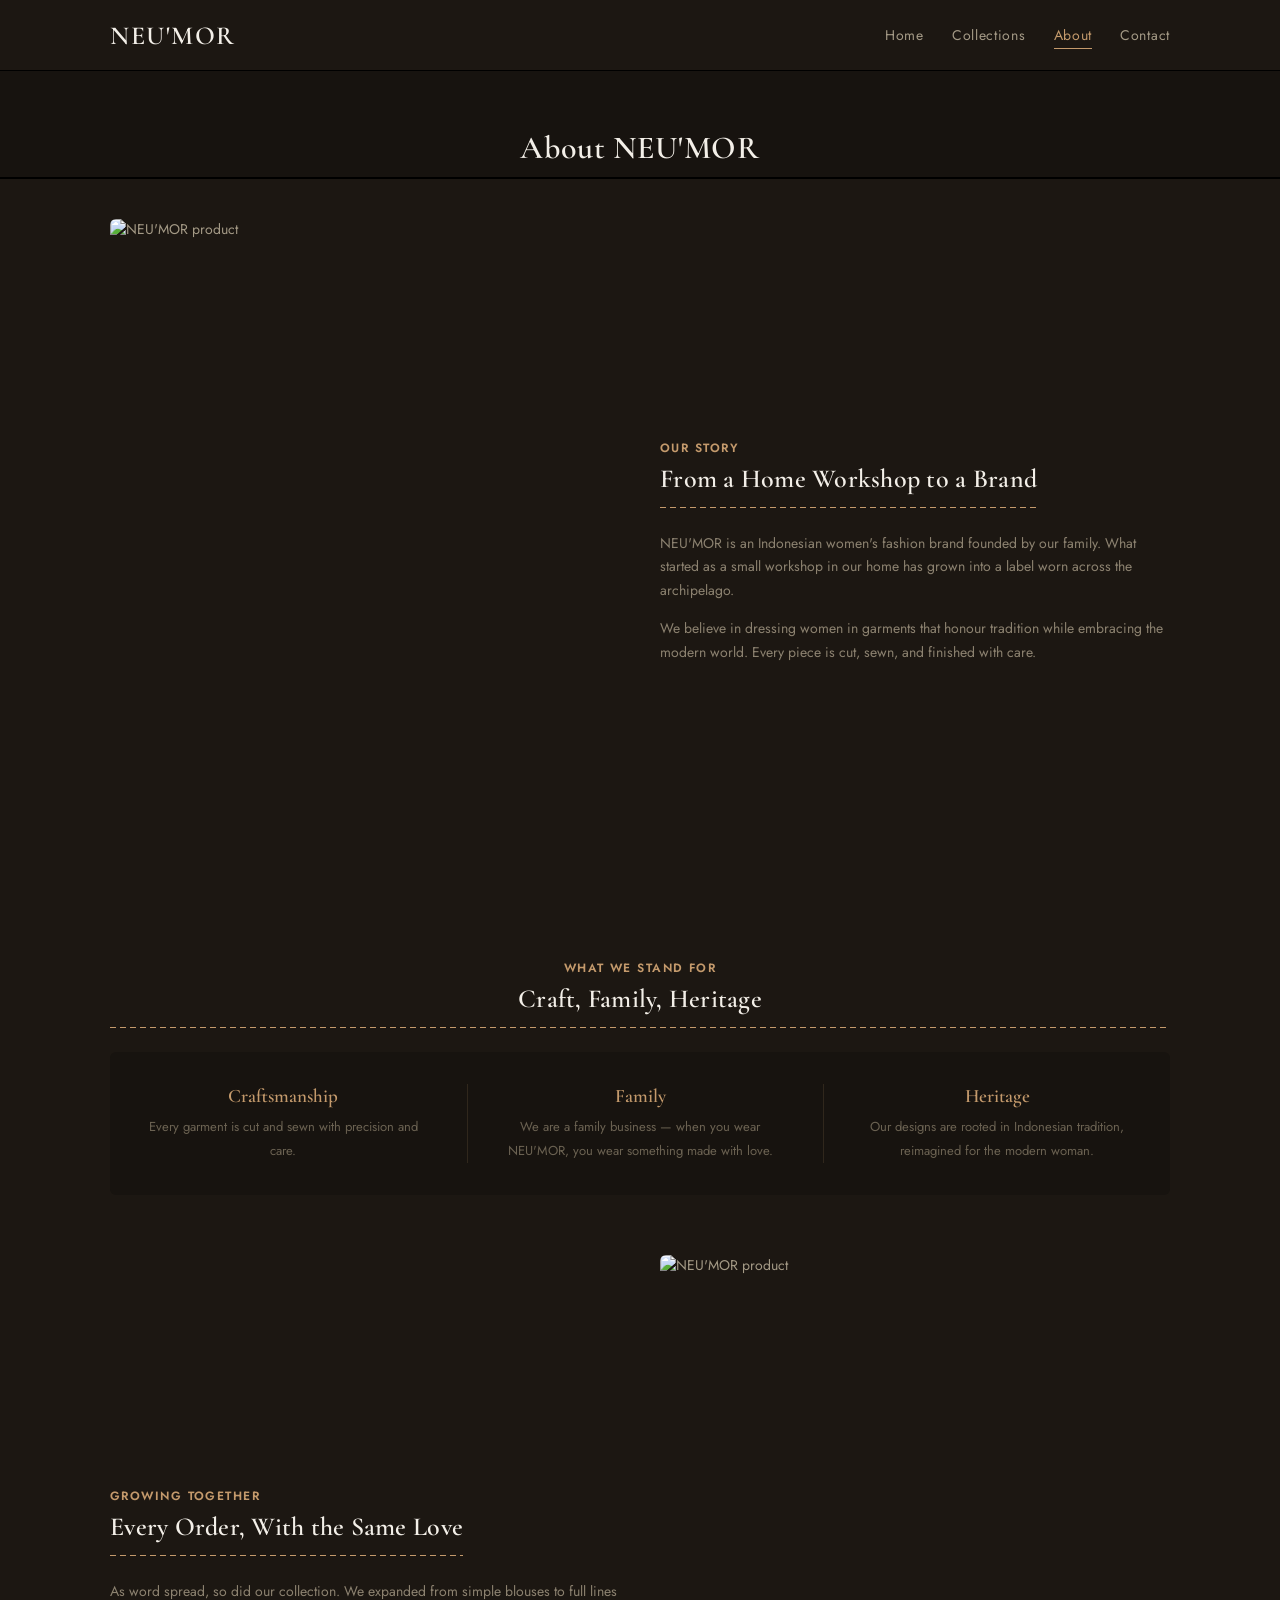
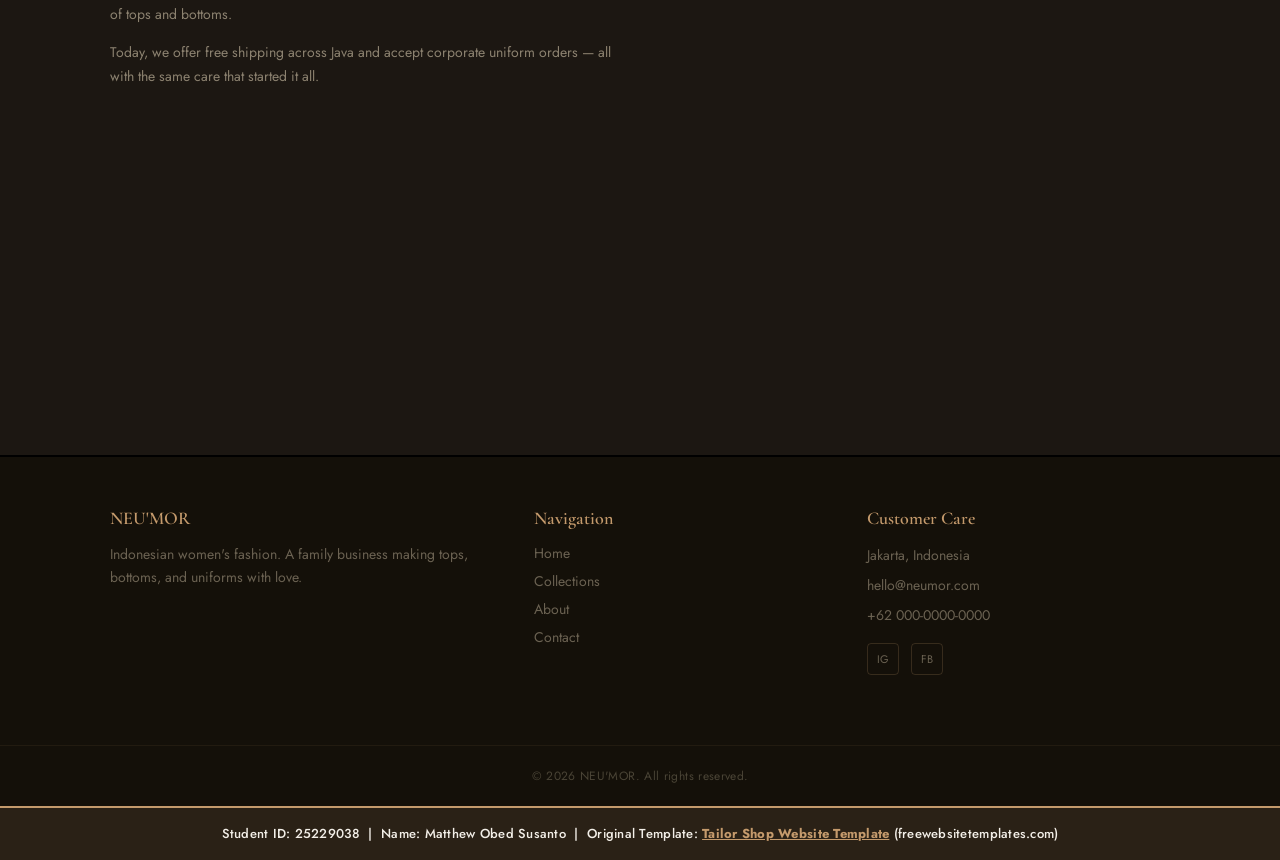
==== about.html @ 5f01a364 "Add files via upload" ====
<!DOCTYPE html>
<!-- Website template by freewebsitetemplates.com, adapted for NEU'MOR -->
<html lang="en">
<head>
	<meta charset="UTF-8">
	<meta name="viewport" content="width=device-width, initial-scale=1.0">
	<title>About — NEU'MOR</title>
	<meta name="description" content="The story behind NEU'MOR, a family-run Indonesian women's fashion label.">
	<link rel="stylesheet" type="text/css" href="style.css">
</head>
<body>
	<div id="header">
		<div>
			<a href="index.html" id="logo">NEU'MOR</a>
			<ul>
				<li>
					<a href="index.html">Home</a>
				</li>
				<li>
					<a href="product.html">Collections</a>
				</li>
				<li class="current">
					<a href="about.html">About</a>
				</li>
				<li>
					<a href="contact.html">Contact</a>
				</li>
			</ul>
		</div>
	</div>
	<div id="body">
		<div id="featured">
			<h3>About NEU'MOR</h3>
		</div>
		<div id="content">
			<div id="about">
				<div class="story">
					<img src="https://neumor.com/wp-content/uploads/2026/03/A820-DBROWN-1-510x765.jpg" alt="NEU'MOR product">
					<div>
						<h4>Our Story</h4>
						<h1 class="section-heading">From a Home Workshop to a Brand</h1>
						<p>
							NEU'MOR is an Indonesian women's fashion brand founded by our family. What started as a small workshop in our home has grown into a label worn across the archipelago.
						</p>
						<p>
							We believe in dressing women in garments that honour tradition while embracing the modern world. Every piece is cut, sewn, and finished with care.
						</p>
					</div>
				</div>

				<h4 style="text-align:center;">What We Stand For</h4>
				<h1 class="section-heading" style="display:block; text-align:center;">Craft, Family, Heritage</h1>
				<ul class="values">
					<li>
						<h2>Craftsmanship</h2>
						<p>Every garment is cut and sewn with precision and care.</p>
					</li>
					<li>
						<h2>Family</h2>
						<p>We are a family business — when you wear NEU'MOR, you wear something made with love.</p>
					</li>
					<li>
						<h2>Heritage</h2>
						<p>Our designs are rooted in Indonesian tradition, reimagined for the modern woman.</p>
					</li>
				</ul>

				<div class="story" style="padding-top:60px;">
					<div>
						<h4>Growing Together</h4>
						<h1 class="section-heading">Every Order, With the Same Love</h1>
						<p>
							As word spread, so did our collection. We expanded from simple blouses to full lines of tops and bottoms.
						</p>
						<p>
							Today, we offer free shipping across Java and accept corporate uniform orders — all with the same care that started it all.
						</p>
					</div>
					<img src="https://neumor.com/wp-content/uploads/2025/10/N313-WHITE-10-510x765.jpg" alt="NEU'MOR product">
				</div>
			</div>
		</div>
	</div>

	<div id="footer">
		<div class="cols">
			<div class="brand">
				<h4>NEU'MOR</h4>
				<p>Indonesian women's fashion. A family business making tops, bottoms, and uniforms with love.</p>
			</div>
			<div>
				<h4>Navigation</h4>
				<ul>
					<li><a href="index.html">Home</a></li>
					<li><a href="product.html">Collections</a></li>
					<li><a href="about.html">About</a></li>
					<li><a href="contact.html">Contact</a></li>
				</ul>
			</div>
			<div>
				<h4>Customer Care</h4>
				<p>Jakarta, Indonesia</p>
				<p>hello@neumor.com</p>
				<p>+62 000-0000-0000</p>
				<div class="social">
					<a href="https://www.instagram.com/neumor_official/" target="_blank">IG</a>
					<a href="https://www.facebook.com/Neumorofficial" target="_blank">FB</a>
				</div>
			</div>
		</div>
		<p class="footnote">
			&copy; 2026 NEU'MOR. All rights reserved.
		</p>
		<p class="footnote credit">
			Student ID: 25229038 &nbsp;|&nbsp; Name: Matthew Obed Susanto &nbsp;|&nbsp; Original Template: <a href="https://freewebsitetemplates.com/preview/tailorshopwebsitetemplate/index.html" target="_blank">Tailor Shop Website Template</a> (freewebsitetemplates.com)
		</p>
	</div>

	<script src="script.js"></script>
</body>
</html>
---- style.css ----
/* Website template by freewebsitetemplates.com — modified for NEU'MOR */
@import url('https://fonts.googleapis.com/css2?family=Cormorant+Garamond:wght@400;500;600;700&family=Jost:wght@300;400;500;600&display=swap');

* {
	box-sizing: border-box;
}
body {
	background: #17130f;
	color: #a49a86;
	font-family: 'Jost', Arial, Helvetica, sans-serif;
	font-size: 14px;
	margin: 0;
	min-width: 320px;
	padding: 0;
}
a {
	outline: none;
}
img {
	border: 0;
	max-width: 100%;
}
p {
	line-height: 24px;
	margin: 0;
}
p a {
	color: #a49a86;
}
p a:hover,
#footer div div.last div a:hover,
#body div#content div#product ul li h2 a:hover {
	color: #C49A6C;
}

/* ============ HEADER ============ */
#header {
	background: #1c1712;
	border-bottom: 1px solid #000000;
	position: sticky;
	top: 0;
	z-index: 100;
}
#header div {
	margin: 0 auto;
	overflow: hidden;
	padding: 0 20px;
	max-width: 1100px;
	display: flex;
	align-items: center;
	justify-content: space-between;
	height: 70px;
}
#header div a#logo {
	color: #F3EFE8;
	font-family: 'Cormorant Garamond', Georgia, serif;
	font-size: 26px;
	font-weight: 600;
	letter-spacing: 0.06em;
	text-decoration: none;
}
#header div ul {
	list-style: none;
	margin: 0;
	padding: 0;
	display: flex;
}
#header div ul li {
	padding: 0 0 0 28px;
}
#header div ul li a {
	color: #a49a86;
	font-family: 'Jost', Arial, sans-serif;
	font-size: 14px;
	letter-spacing: 0.05em;
	text-decoration: none;
	transition: color 0.2s;
}
#header div ul li.current a,
#header div ul li a:hover {
	color: #C49A6C;
}

/* ============ WELCOME BANNER (JS-triggered) ============ */
#welcome-banner {
	background: #C49A6C;
	color: #17130f;
	text-align: center;
	padding: 12px 16px;
	font-family: 'Jost', sans-serif;
	letter-spacing: 0.04em;
	display: none;
}
#welcome-banner.show {
	display: block;
	animation: welcomeFade 0.5s ease-in;
}
@keyframes welcomeFade {
	from { opacity: 0; }
	to { opacity: 1; }
}

/* ============ BODY / FEATURED (hero areas) ============ */
#body {
	width: 100%;
}
#body div#featured {
	margin: 0 auto;
	max-width: 1100px;
	overflow: hidden;
	padding: 0 20px;
}

/* --- Home hero: split layout like the original template's div.first / div.last --- */
#body div#featured div.first {
	float: left;
	overflow: hidden;
	padding: 60px 0;
	width: 58%;
}
#body div#featured div.first div {
	font-family: 'Cormorant Garamond', Georgia, serif;
	max-width: 420px;
}
#body div#featured div.first div h1 {
	color: #F3EFE8;
	font-size: 46px;
	font-weight: 600;
	line-height: 1.15;
	letter-spacing: 0.01em;
	margin: 0 0 18px;
}
#body div#featured div.first div p {
	font-family: 'Jost', sans-serif;
	color: #a49a86;
	line-height: 24px;
	margin: 0 0 24px;
}
#body div#featured div.first div a#shopnow {
	background: #C49A6C;
	border-radius: 4px;
	color: #17130f;
	display: inline-block;
	font-family: 'Jost', sans-serif;
	font-weight: 600;
	height: 42px;
	letter-spacing: 0.04em;
	line-height: 42px;
	padding: 0 26px;
	text-decoration: none;
	transition: background 0.2s;
}
#body div#featured div.first div a#shopnow:hover {
	background: #B8895C;
}
#body div#featured div.last {
	float: right;
	padding: 60px 0;
	width: 38%;
}
#body div#featured div.last img {
	display: block;
	border-radius: 6px;
	width: 100%;
	aspect-ratio: 3/4;
	object-fit: cover;
}

/* --- Product/About/Contact hero: single heading block --- */
#body div#featured h3 {
	color: #F3EFE8;
	font-family: 'Cormorant Garamond', Georgia, serif;
	font-size: 32px;
	font-weight: 600;
	letter-spacing: 0.02em;
	line-height: 1.3;
	text-align: center;
	padding: 56px 0 8px;
	margin: 0;
}
#body div#featured p.tagline {
	text-align: center;
	color: #756c5c;
	max-width: 480px;
	margin: 0 auto;
	padding: 0 0 40px;
}

/* ============ CONTENT WRAPPER ============ */
#body div#content {
	background: #1c1712;
	border-bottom: 2px solid #000000;
	border-top: 2px solid #000000;
	padding: 40px 0 60px;
	width: 100%;
}
#body div#content div#home,
#body div#content div#product,
#body div#content div#about,
#body div#content div#contact {
	margin: 0 auto;
	overflow: hidden;
	max-width: 1100px;
	padding: 0 20px;
}
#body div#content h4 {
	color: #C49A6C;
	font-family: 'Jost', sans-serif;
	font-size: 12px;
	font-weight: 600;
	letter-spacing: 0.12em;
	text-transform: uppercase;
	margin: 0 0 6px;
}

/* Section heading — signature seam divider (hand-stitched motif) */
.section-heading {
	font-family: 'Cormorant Garamond', Georgia, serif;
	font-size: 26px;
	font-weight: 600;
	color: #F3EFE8;
	letter-spacing: 0.01em;
	position: relative;
	padding-bottom: 14px;
	margin: 0 0 24px;
	display: inline-block;
}
.section-heading::after {
	content: "";
	position: absolute;
	left: 0;
	bottom: 0;
	width: 100%;
	height: 1px;
	background-image: linear-gradient(to right, #C49A6C 60%, transparent 0%);
	background-size: 10px 1px;
	background-repeat: repeat-x;
}

/* ============ HOME — welcome / greeting card ============ */
.hero-greeting {
	margin-top: 26px;
	max-width: 380px;
}
.hero-greeting p.hint {
	color: #756c5c;
	font-size: 12px;
	margin: 0 0 10px;
}
#greeting-form {
	display: flex;
	gap: 8px;
}
#greeting-form input {
	flex: 1;
	background: rgba(255,255,255,0.05);
	border: 1px solid rgba(196,154,108,0.4);
	border-radius: 4px;
	color: #F3EFE8;
	padding: 10px 14px;
	font-family: 'Jost', sans-serif;
	font-size: 14px;
}
#greeting-form input:focus {
	outline: none;
	border-color: #C49A6C;
}
#greeting-form button {
	background: transparent;
	border: 1px solid #C49A6C;
	border-radius: 4px;
	color: #C49A6C;
	font-family: 'Jost', sans-serif;
	font-weight: 600;
	padding: 0 18px;
	cursor: pointer;
	transition: background 0.2s, color 0.2s;
}
#greeting-form button:hover {
	background: #C49A6C;
	color: #17130f;
}
#greeting-result .greeting-box {
	margin-top: 14px;
	background: #241d16;
	border: 1px solid #C49A6C;
	color: #F3EFE8;
	border-radius: 6px;
	padding: 14px 16px;
	max-width: 380px;
	opacity: 1;
	animation: greetingSlide 0.4s ease-out;
}
#greeting-result .greeting-box p:first-child {
	font-family: 'Cormorant Garamond', Georgia, serif;
	font-size: 18px;
	font-weight: 600;
	color: #C49A6C;
	margin: 0 0 4px;
}
#greeting-result .greeting-box p:last-child {
	font-size: 13px;
	color: #d8d0bf;
}
@keyframes greetingSlide {
	from { opacity: 0; transform: translateY(-14px); }
	to { opacity: 1; transform: translateY(0); }
}

/* 2) Nav link hover underline sweep */
#header div ul li a {
	position: relative;
	padding-bottom: 4px;
}
#header div ul li a::after {
	content: "";
	position: absolute;
	left: 0;
	bottom: 0;
	width: 0;
	height: 1px;
	background: #C49A6C;
	transition: width 0.25s ease;
}
#header div ul li a:hover::after,
#header div ul li.current a::after {
	width: 100%;
}

/* 3) Footer credit line */
#footer p.footnote.credit {
	color: #F3EFE8;
	background: #2a2116;
	padding: 14px 20px;
	margin: 0;
	border-top: 2px solid #C49A6C;
	font-size: 13px;
	font-weight: 500;
	letter-spacing: 0.02em;
}
#footer p.footnote.credit a {
	color: #C49A6C;
	font-weight: 700;
	text-decoration: underline;
}

/* 4) Welcome banner close button */
#welcome-banner button#banner-close {
	background: none;
	border: none;
	color: #17130f;
	font-size: 16px;
	line-height: 1;
	margin-left: 10px;
	cursor: pointer;
	vertical-align: middle;
}

/* ============ INFO STRIPS ============ */
#body div#content div#home ul.info-strips {
	list-style: none;
	margin: 0 0 50px;
	padding: 24px 0;
	background: #17130f;
	border-radius: 6px;
	display: flex;
	text-align: center;
}
#body div#content div#home ul.info-strips li {
	flex: 1;
	border-left: 1px solid rgba(196,154,108,0.15);
}
#body div#content div#home ul.info-strips li:first-child {
	border: none;
}
#body div#content div#home ul.info-strips li h2 {
	font-family: 'Cormorant Garamond', Georgia, serif;
	color: #C49A6C;
	font-size: 17px;
	font-weight: 600;
	margin: 0 0 4px;
}
#body div#content div#home ul.info-strips li p {
	font-size: 12px;
	color: #6b6252;
}

/* ============ PRODUCT GRID (Home teaser + Collections page) ============ */
#body div#content ul.product-list {
	list-style: none;
	margin: 0;
	overflow: hidden;
	padding: 0;
	display: grid;
	grid-template-columns: repeat(4, 1fr);
	gap: 20px;
}
#body div#content ul.product-list li {
	background: #241d16;
	border: 1px solid rgba(196,154,108,0.12);
	border-radius: 6px;
	overflow: hidden;
	transition: border-color 0.25s, transform 0.25s;
}
#body div#content ul.product-list li:hover {
	border-color: #C49A6C;
	transform: translateY(-3px);
}
#body div#content ul.product-list li img {
	display: block;
	width: 100%;
	aspect-ratio: 3/4;
	object-fit: cover;
}
#body div#content ul.product-list li div {
	padding: 12px 14px 16px;
}
#body div#content ul.product-list li span {
	color: #C49A6C;
	font-size: 11px;
	font-weight: 600;
	letter-spacing: 0.08em;
	text-transform: uppercase;
	display: block;
	margin: 0 0 4px;
}
#body div#content ul.product-list li h2 {
	color: #d8d0bf;
	font-family: 'Jost', sans-serif;
	font-size: 14px;
	font-weight: 400;
	line-height: 20px;
	margin: 0;
}
p.text-center {
	text-align: center;
	margin: 36px 0 0;
}
a.btn-outline {
	display: inline-block;
	border: 1px solid #C49A6C;
	color: #C49A6C;
	border-radius: 4px;
	padding: 11px 28px;
	font-family: 'Jost', sans-serif;
	letter-spacing: 0.04em;
	text-decoration: none;
	transition: background 0.2s, color 0.2s;
}
a.btn-outline:hover {
	background: #C49A6C;
	color: #17130f;
}

/* ============ COLLECTIONS PAGE — filter bar ============ */
div.filter-bar {
	display: flex;
	justify-content: center;
	gap: 12px;
	margin: 0 0 34px;
}
div.filter-bar button.filter-btn {
	background: #17130f;
	border: 1px solid rgba(196,154,108,0.3);
	border-radius: 4px;
	color: #a49a86;
	font-family: 'Jost', sans-serif;
	font-size: 13px;
	letter-spacing: 0.04em;
	padding: 9px 24px;
	cursor: pointer;
	transition: all 0.2s;
}
div.filter-bar button.filter-btn:hover {
	border-color: #C49A6C;
	color: #C49A6C;
}
div.filter-bar button.filter-btn.active {
	background: #C49A6C;
	border-color: #C49A6C;
	color: #17130f;
}

/* ============ ABOUT PAGE ============ */
#body div#content div#about div.story {
	display: grid;
	grid-template-columns: 1fr 1fr;
	gap: 40px;
	align-items: center;
	padding: 0 0 60px;
}
#body div#content div#about div.story img {
	border-radius: 6px;
	width: 100%;
	aspect-ratio: 3/4;
	object-fit: cover;
}
#body div#content div#about div.story p {
	color: #8c8270;
	margin: 0 0 14px;
	line-height: 1.7;
}
#body div#content div#about ul.values {
	list-style: none;
	margin: 0;
	padding: 32px 0;
	background: #17130f;
	border-radius: 6px;
	display: grid;
	grid-template-columns: repeat(3, 1fr);
	gap: 10px;
	text-align: center;
}
#body div#content div#about ul.values li {
	padding: 0 24px;
	border-left: 1px solid rgba(196,154,108,0.15);
}
#body div#content div#about ul.values li:first-child {
	border: none;
}
#body div#content div#about ul.values li h2 {
	font-family: 'Cormorant Garamond', Georgia, serif;
	color: #C49A6C;
	font-size: 19px;
	font-weight: 600;
	margin: 0 0 8px;
}
#body div#content div#about ul.values li p {
	color: #6b6252;
	font-size: 13px;
}

/* ============ CONTACT PAGE ============ */
#body div#content div#contact {
	display: grid;
	grid-template-columns: 1fr 1.4fr;
	gap: 50px;
	padding-top: 10px;
}
#body div#content div#contact div.details h3 {
	color: #6b6252;
	font-size: 11px;
	font-weight: 600;
	letter-spacing: 0.1em;
	text-transform: uppercase;
	margin: 22px 0 4px;
}
#body div#content div#contact div.details h3:first-child {
	margin-top: 0;
}
#body div#content div#contact div.details p {
	color: #d8d0bf;
}
#body div#content div#contact div.details p a {
	color: #d8d0bf;
	text-decoration: none;
}
#body div#content div#contact div.shipping-note {
	margin-top: 24px;
	background: #17130f;
	border-radius: 6px;
	padding: 18px;
}
#body div#content div#contact div.shipping-note p {
	color: #8c8270;
	font-size: 13px;
}
#body div#content div#contact form {
	background: #17130f;
	border-radius: 6px;
	padding: 28px;
}
#body div#content div#contact form label {
	display: block;
	margin: 0 0 16px;
}
#body div#content div#contact form label span {
	display: block;
	color: #6b6252;
	font-size: 11px;
	font-weight: 600;
	letter-spacing: 0.08em;
	text-transform: uppercase;
	margin: 0 0 6px;
}
#body div#content div#contact form label input,
#body div#content div#contact form label textarea {
	width: 100%;
	background: #241d16;
	border: 1px solid rgba(196,154,108,0.2);
	border-radius: 4px;
	color: #F3EFE8;
	font-family: 'Jost', sans-serif;
	font-size: 14px;
	padding: 11px 14px;
}
#body div#content div#contact form label textarea {
	resize: none;
}
#body div#content div#contact form label input:focus,
#body div#content div#contact form label textarea:focus {
	outline: none;
	border-color: #C49A6C;
}
#body div#content div#contact form input#submit {
	background: #C49A6C;
	border: none;
	border-radius: 4px;
	color: #17130f;
	cursor: pointer;
	font-family: 'Jost', sans-serif;
	font-weight: 600;
	letter-spacing: 0.04em;
	padding: 12px;
	width: 100%;
}
#body div#content div#contact form input#submit:hover {
	background: #B8895C;
}
div.form-success {
	background: #17130f;
	border-radius: 6px;
	padding: 40px 24px;
	text-align: center;
}
div.form-success h3 {
	font-family: 'Cormorant Garamond', Georgia, serif;
	color: #F3EFE8;
	font-size: 22px;
	margin: 0 0 8px;
}
div.form-success p {
	color: #8c8270;
}

/* ============ FOOTER — three columns ============ */
#footer {
	background: #141009;
	font-family: 'Jost', sans-serif;
}
#footer div.cols {
	max-width: 1100px;
	margin: 0 auto;
	padding: 50px 20px;
	display: grid;
	grid-template-columns: 1.3fr 1fr 1fr;
	gap: 30px;
}
#footer div.cols div h4 {
	color: #C49A6C;
	font-family: 'Cormorant Garamond', Georgia, serif;
	font-size: 18px;
	font-weight: 600;
	margin: 0 0 14px;
}
#footer div.cols div.brand p {
	color: #6b6252;
	line-height: 1.7;
}
#footer div.cols div ul {
	list-style: none;
	margin: 0;
	padding: 0;
}
#footer div.cols div ul li {
	margin: 0 0 8px;
}
#footer div.cols div ul li a {
	color: #6b6252;
	text-decoration: none;
}
#footer div.cols div ul li a:hover {
	color: #C49A6C;
}
#footer div.cols div p {
	color: #6b6252;
	margin: 0 0 6px;
}
#footer div.cols div.social {
	margin: 16px 0 20px;
	display: flex;
	gap: 12px;
}
#footer div.cols div.social a {
	color: #6b6252;
	border: 1px solid rgba(196,154,108,0.2);
	border-radius: 4px;
	width: 32px;
	height: 32px;
	display: flex;
	align-items: center;
	justify-content: center;
	text-decoration: none;
	font-size: 11px;
	text-transform: uppercase;
}
#footer div.cols div.social a:hover {
	border-color: #C49A6C;
	color: #C49A6C;
}
#footer div.cols form.newsletter {
	display: flex;
	overflow: hidden;
	border-radius: 4px;
}
#footer div.cols form.newsletter input#newsletter {
	flex: 1;
	border: none;
	background: #241d16;
	color: #a49a86;
	font-family: 'Jost', sans-serif;
	font-size: 13px;
	padding: 0 12px;
	height: 38px;
}
#footer div.cols form.newsletter input#go {
	background: #C49A6C;
	border: none;
	color: #17130f;
	cursor: pointer;
	font-weight: 600;
	padding: 0 16px;
}
#footer p.footnote {
	border-top: 1px solid rgba(196,154,108,0.08);
	color: #4a4436;
	font-size: 12px;
	letter-spacing: 0.03em;
	text-align: center;
	padding: 18px 20px;
	margin: 0;
}
#footer p.footnote a {
	color: #6b6252;
}

/* ============ RESPONSIVE ============ */
@media (max-width: 860px) {
	#header div ul li {
		padding: 0 0 0 16px;
	}
	#body div#featured div.first,
	#body div#featured div.last {
		float: none;
		width: 100%;
	}
	#body div#content ul.product-list {
		grid-template-columns: repeat(2, 1fr);
	}
	#body div#content div#home ul.info-strips,
	#body div#content div#about ul.values {
		flex-direction: column;
		grid-template-columns: 1fr;
	}
	#body div#content div#home ul.info-strips li,
	#body div#content div#about ul.values li {
		border: none;
		padding: 10px 0;
	}
	#body div#content div#about div.story,
	#body div#content div#contact {
		grid-template-columns: 1fr;
	}
	#footer div.cols {
		grid-template-columns: 1fr;
	}
	#greeting-form {
		flex-direction: column;
	}
}
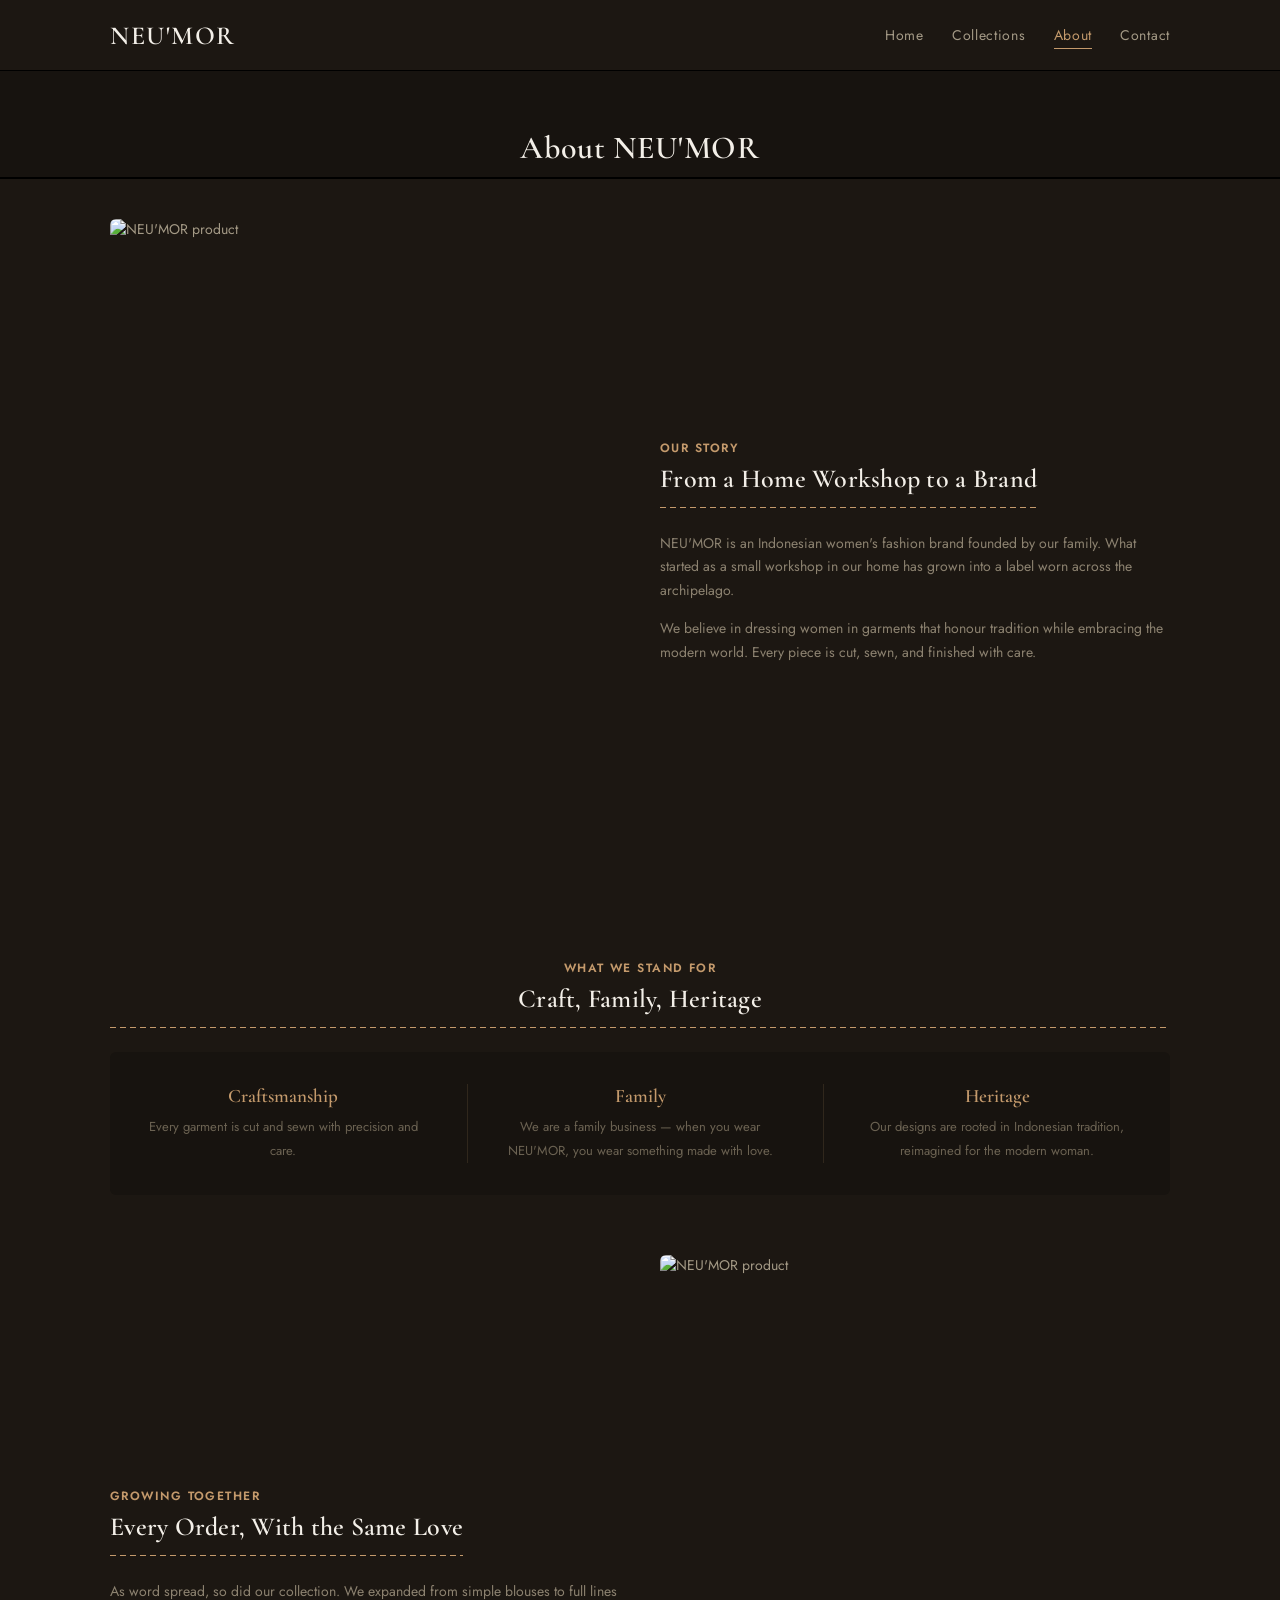
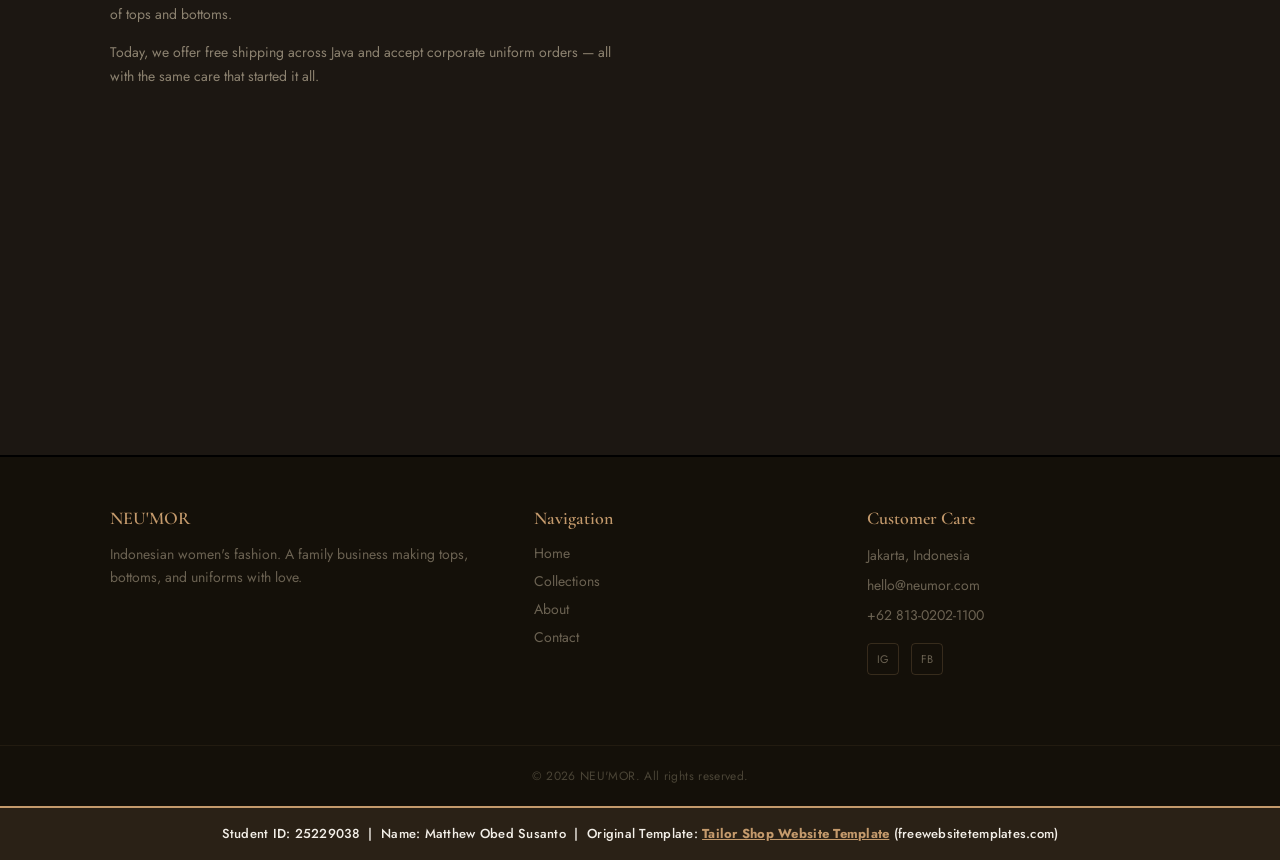
==== commit b7efbf70: "Update about.html" ====
--- a/about.html
+++ b/about.html
@@ -101,7 +101,7 @@
 				<h4>Customer Care</h4>
 				<p>Jakarta, Indonesia</p>
 				<p>hello@neumor.com</p>
-				<p>+62 000-0000-0000</p>
+				<p>+62 813-0202-1100</p>
 				<div class="social">
 					<a href="https://www.instagram.com/neumor_official/" target="_blank">IG</a>
 					<a href="https://www.facebook.com/Neumorofficial" target="_blank">FB</a>
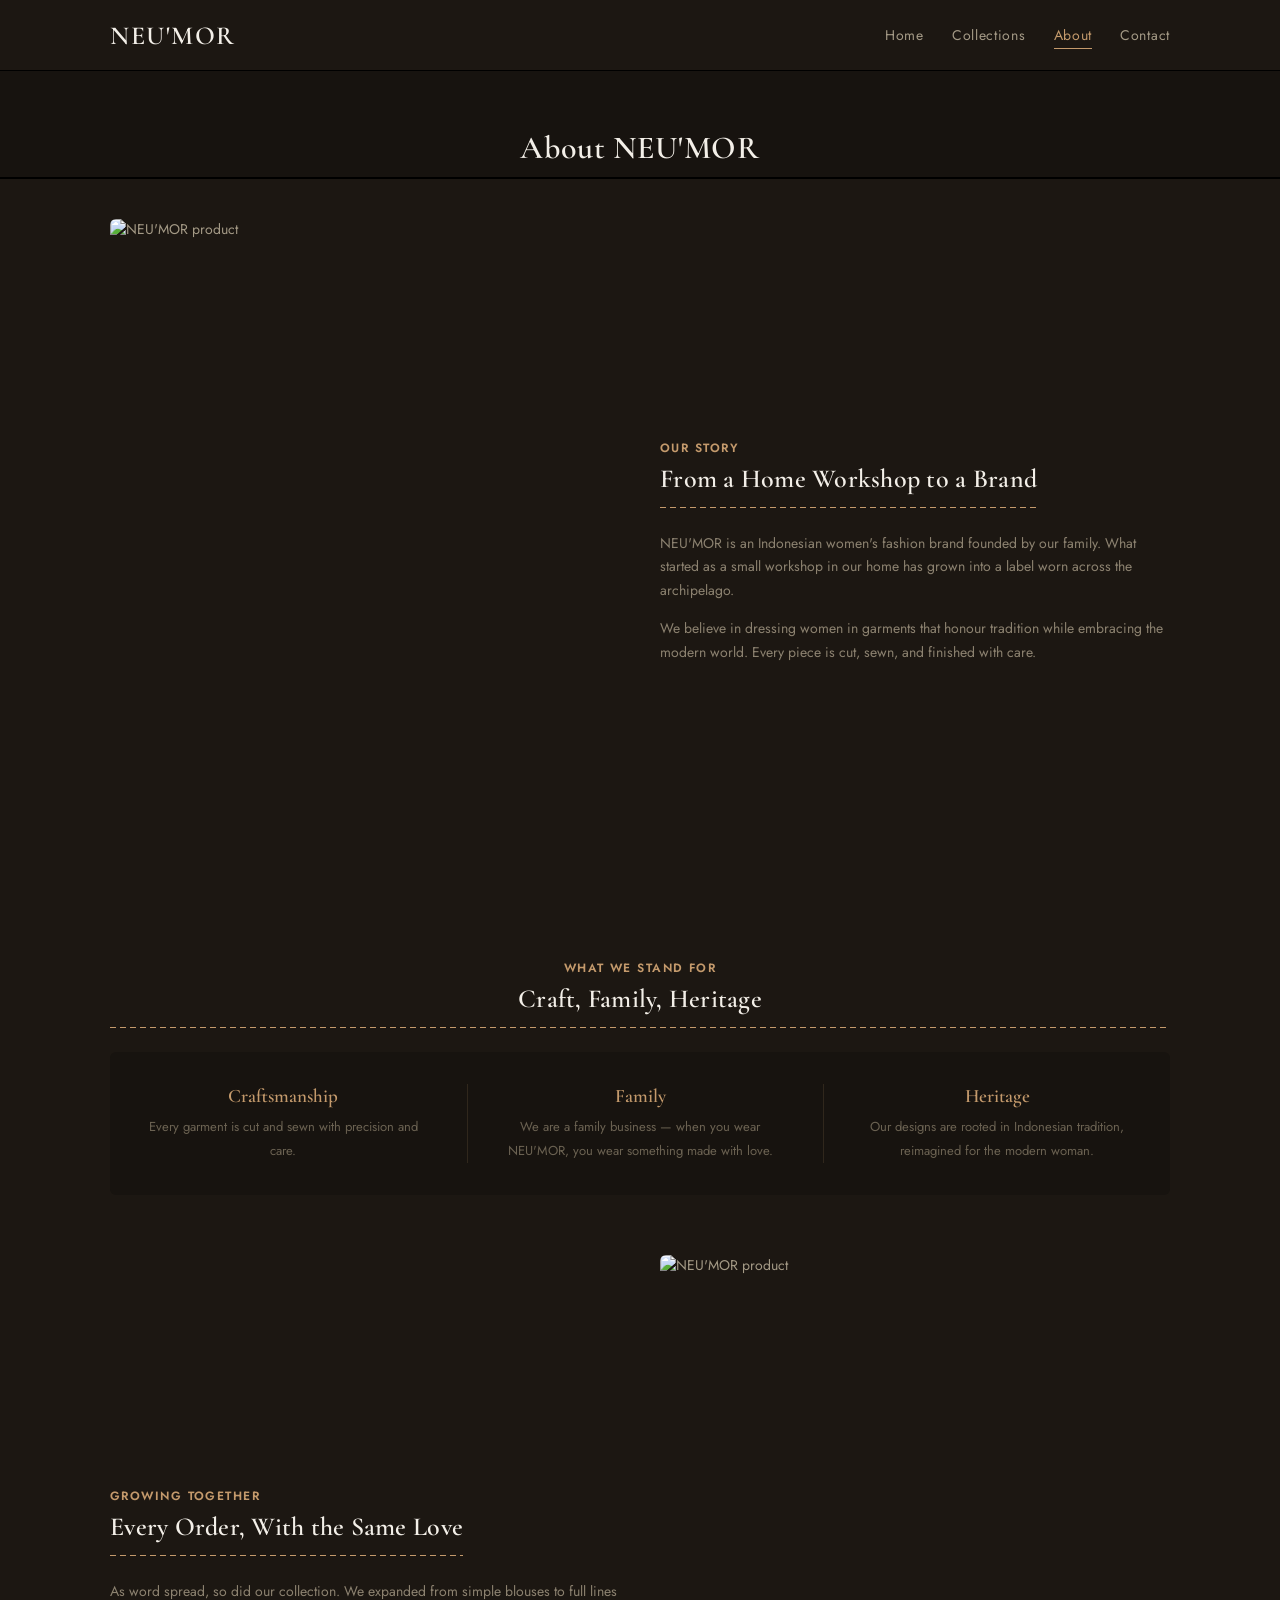
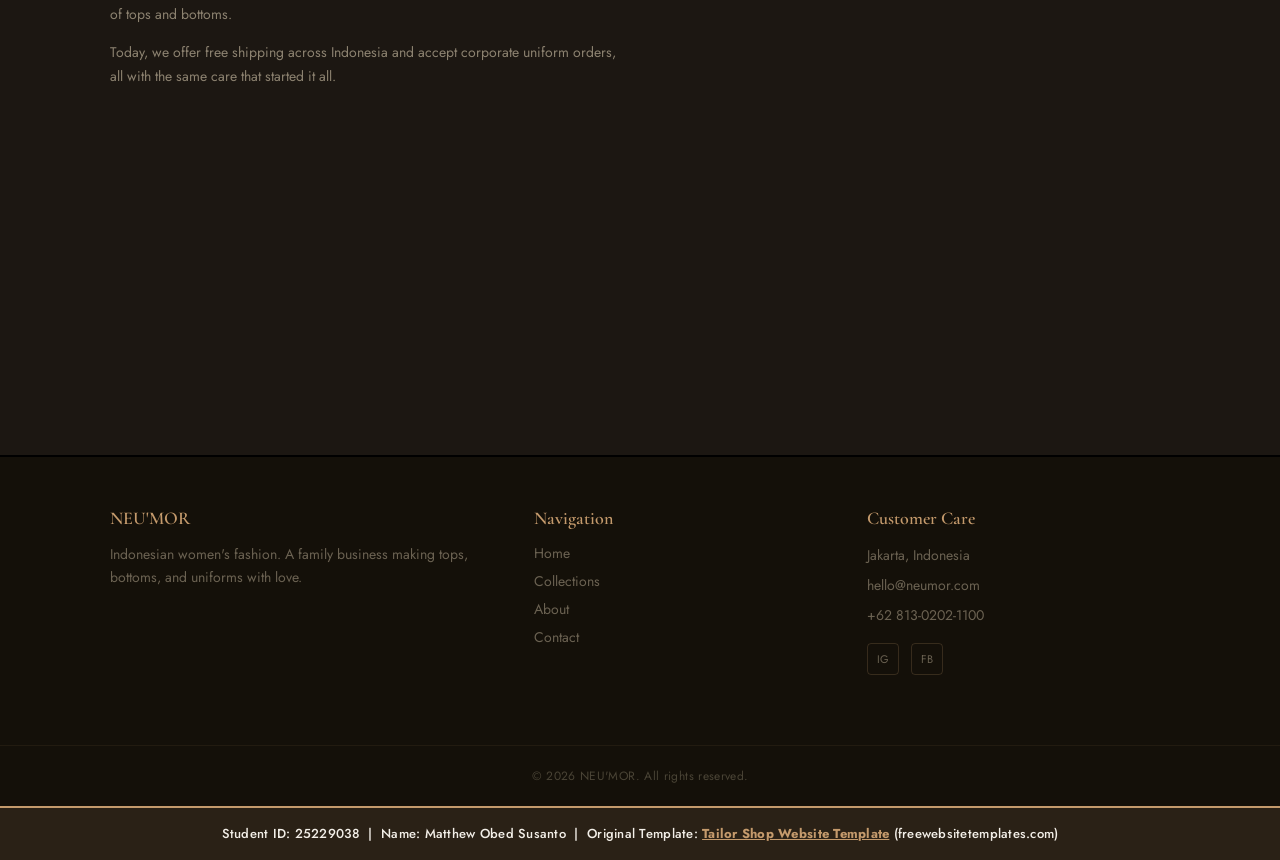
==== commit 101d8ab3: "Update about.html" ====
--- a/about.html
+++ b/about.html
@@ -73,7 +73,7 @@
 							As word spread, so did our collection. We expanded from simple blouses to full lines of tops and bottoms.
 						</p>
 						<p>
-							Today, we offer free shipping across Java and accept corporate uniform orders — all with the same care that started it all.
+							Today, we offer free shipping across Indonesia and accept corporate uniform orders, all with the same care that started it all.
 						</p>
 					</div>
 					<img src="https://neumor.com/wp-content/uploads/2025/10/N313-WHITE-10-510x765.jpg" alt="NEU'MOR product">
